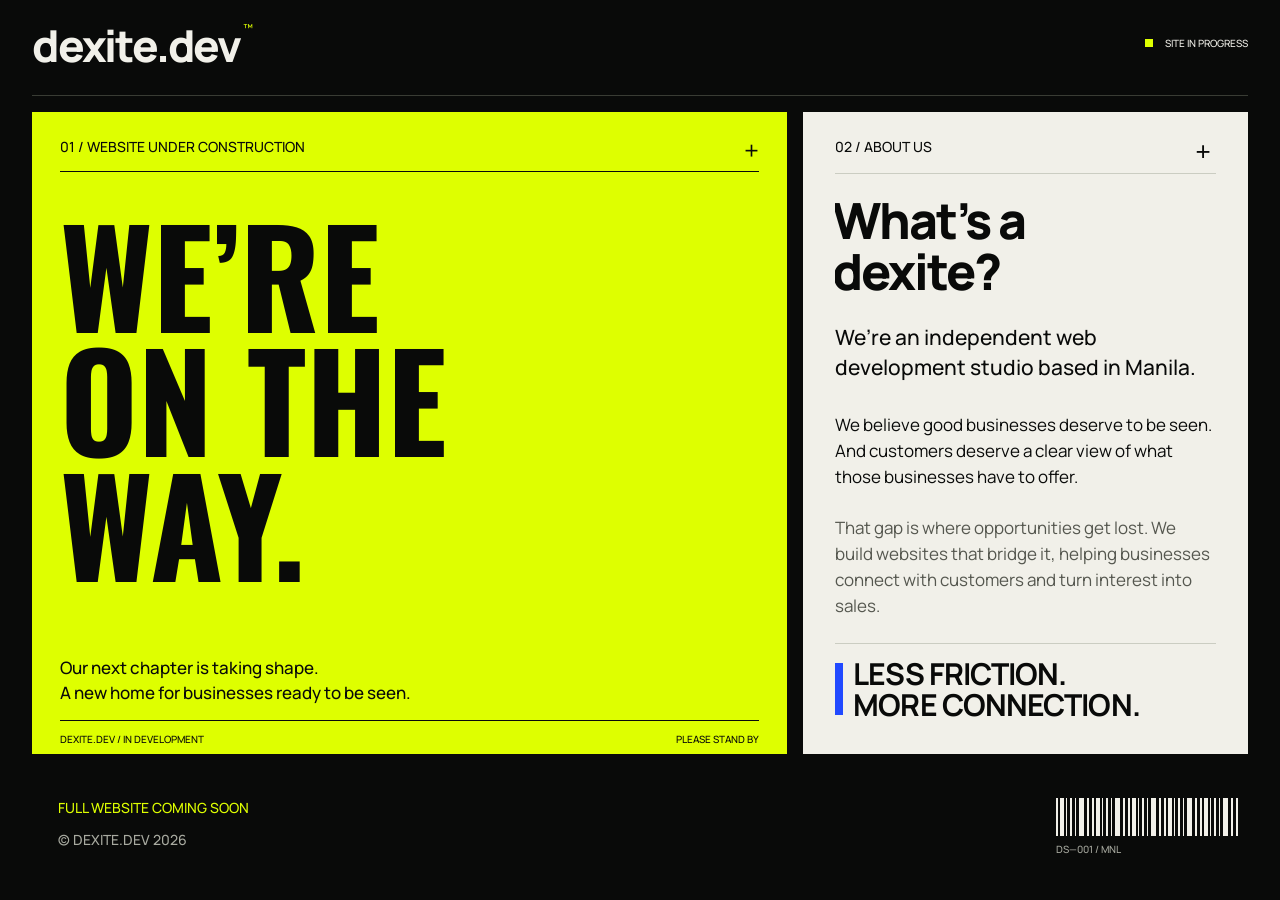
==== index.html @ dc7dd0da "Coming Soon Page" ====
<!doctype html>
<html lang="en">
<head>
  <meta charset="utf-8">
  <meta name="viewport" content="width=device-width, initial-scale=1">
  <meta name="theme-color" content="#090a09">
  <meta name="description" content="Dexite.dev is in development. Our next chapter is taking shape.">
  <title>We're on the way — Dexite.dev</title>
  <link rel="preconnect" href="https://fonts.googleapis.com">
  <link rel="preconnect" href="https://fonts.gstatic.com" crossorigin>
  <link href="https://fonts.googleapis.com/css2?family=Manrope:wght@400;500;700;800&family=Oswald:wght@700&display=swap" rel="stylesheet">
  <style>
    @property --hole-radius {
      syntax: "<length>";
      inherits: false;
      initial-value: 0px;
    }
    :root {
      color-scheme: dark;
      --ink: #090a09;
      --lime: #deff00;
      --paper: #f1f0e9;
      --muted: #a8aaa0;
      --rule: #393c34;
      font-family: Manrope, Arial, sans-serif;
      font-synthesis: none;
      text-rendering: optimizeLegibility;
      -webkit-font-smoothing: antialiased;
      -moz-osx-font-smoothing: grayscale;
    }
    *, *::before, *::after { box-sizing: border-box; }
    html { min-width: 320px; min-height: 100%; background: var(--ink); }
    body { min-width: 320px; min-height: 100vh; margin: 0; background: var(--ink); color: var(--paper); }
    .site-intro { display: none; }
    html.intro-playing .site-intro { position: fixed; z-index: 20; inset: 0; display: grid; place-items: center; overflow: hidden; pointer-events: auto; }
    html.intro-playing .site-intro::before { position: absolute; z-index: 0; inset: 0; background: var(--ink); --hole-radius: 0px; -webkit-mask-image: radial-gradient(circle 220vmax at center, transparent 0, transparent max(0px, calc(var(--hole-radius) - 72px)), rgba(0, 0, 0, .06) max(0px, calc(var(--hole-radius) - 56px)), rgba(0, 0, 0, .2) max(0px, calc(var(--hole-radius) - 36px)), rgba(0, 0, 0, .55) max(0px, calc(var(--hole-radius) - 16px)), #000 var(--hole-radius)); mask-image: radial-gradient(circle 220vmax at center, transparent 0, transparent max(0px, calc(var(--hole-radius) - 72px)), rgba(0, 0, 0, .06) max(0px, calc(var(--hole-radius) - 56px)), rgba(0, 0, 0, .2) max(0px, calc(var(--hole-radius) - 36px)), rgba(0, 0, 0, .55) max(0px, calc(var(--hole-radius) - 16px)), #000 var(--hole-radius)); -webkit-mask-position: center; mask-position: center; -webkit-mask-repeat: no-repeat; mask-repeat: no-repeat; filter: blur(10px); transform: scale(1.025); animation: circle-aperture 1000ms 780ms cubic-bezier(.2, 0, 0, 1) both; content: ""; }
    .site-intro-wordmark { position: relative; z-index: 1; display: flex; align-items: baseline; color: var(--paper); font-size: clamp(48px, 9vw, 112px); font-weight: 800; letter-spacing: -.05em; line-height: 1; white-space: nowrap; }
    .site-intro-name, .site-intro-domain { display: inline-block; }
    .site-intro-domain { margin-left: -.09em; }
    html.intro-playing .site-intro-name { animation: dexite-slide 520ms cubic-bezier(.2, 0, 0, 1) both; }
    html.intro-playing .site-intro-domain { animation: domain-slide 400ms 280ms cubic-bezier(.2, 0, 0, 1) both; }
    html.intro-playing .site-intro-wordmark { animation: wordmark-fade 180ms 780ms ease-out both; }
    @keyframes circle-aperture { to { --hole-radius: 220vmax; } }
    @keyframes dexite-slide {
      0% { opacity: 0; transform: translateX(28px); }
      18% { opacity: 1; transform: translateX(28px); }
      58%, 100% { opacity: 1; transform: translateX(-18px); }
    }
    @keyframes domain-slide {
      0%, 25% { opacity: 0; transform: translateX(-24px); }
      75%, 100% { opacity: 1; transform: translateX(0); }
    }
    @keyframes wordmark-fade { to { opacity: 0; } }
    html.intro-playing .site-intro { animation: intro-fade 180ms 1780ms ease-out both; }
    @keyframes intro-fade { to { opacity: 0; visibility: hidden; } }
    .page { min-height: 100svh; display: grid; grid-template-rows: 112px minmax(660px, 1fr) 114px; }
    .header { display: flex; align-items: flex-start; justify-content: space-between; padding: 20px 32px 16px; }
    .brand { display: inline-flex; align-items: flex-start; color: var(--paper); font-size: 44px; font-weight: 800; letter-spacing: -.05em; line-height: 1.18; text-decoration: none; }
    .brand sup { margin: 2px 0 0 3px; color: var(--lime); font-size: 11px; font-weight: 500; letter-spacing: 0; line-height: 1; }
    .site-status { display: inline-flex; align-items: center; gap: 12px; margin-top: 13px; font-size: 10px; font-weight: 500; line-height: 20px; white-space: nowrap; }
    .site-status::before { width: 8px; height: 8px; background: var(--lime); content: ""; }
    .header-rule { position: absolute; top: 95px; right: 32px; left: 32px; height: 1px; background: var(--rule); }
    .main { min-height: 0; display: grid; grid-template-columns: minmax(0, 1.698fr) minmax(0, 1fr); align-items: stretch; gap: 16px; padding: 0 32px 32px; }
    .panel { min-width: 0; min-height: 0; interpolate-size: allow-keywords; transition: height 420ms cubic-bezier(.2, 0, 0, 1), min-height 420ms cubic-bezier(.2, 0, 0, 1); }
    .coming { display: flex; flex-direction: column; overflow: hidden; padding: 25px 28px 6px; background: var(--lime); color: var(--ink); }
    .panel-head { min-height: 35px; display: flex; align-items: flex-start; justify-content: space-between; border-bottom: 1px solid currentColor; }
    .eyebrow { margin: 0; font-size: 14px; font-weight: 500; line-height: 20px; }
    .panel-toggle { width: 44px; height: 44px; display: grid; flex: 0 0 auto; place-items: center; margin: -8px -9px 0 12px; padding: 0; border: 0; border-radius: 0; background: transparent; color: inherit; cursor: pointer; }
    .panel-toggle:focus-visible { outline: 2px solid currentColor; outline-offset: 2px; }
    .cross { display: block; font-size: 26px; font-weight: 400; line-height: 1; transform: rotate(0); transition: transform 320ms cubic-bezier(.2, 0, 0, 1); }
    .panel.is-collapsed .cross { transform: rotate(45deg); }
    .panel-content { min-height: 0; display: grid; flex: 1 1 auto; grid-template-rows: minmax(0, 1fr); opacity: 1; transition: grid-template-rows 420ms cubic-bezier(.2, 0, 0, 1), opacity 220ms ease; }
    .panel-content-inner { min-height: 0; display: flex; flex-direction: column; overflow: hidden; }
    .panel.is-collapsed { height: 70px; min-height: 70px; }
    .panel.is-collapsed .panel-content { grid-template-rows: minmax(0, 0fr); opacity: 0; }
    .coming-title { margin: 39px 0 0; font-family: Oswald, Impact, sans-serif; font-size: clamp(76px, 10.42vw, 150px); font-weight: 700; letter-spacing: 0; line-height: .9333; text-transform: uppercase; }
    .coming-title span { display: block; }
    .coming-foot { margin-top: auto; }
    .intro { margin: 0 0 15px; font-size: 17px; font-weight: 500; line-height: 25px; }
    .intro span { display: block; }
    .panel-caption { display: flex; align-items: center; justify-content: space-between; gap: 16px; min-height: 28px; border-top: 1px solid currentColor; padding-top: 8px; font-size: 10px; font-weight: 500; line-height: 14px; }
    .about { display: flex; flex-direction: column; overflow: hidden; padding: 25px 32px 34px; background: var(--paper); color: var(--ink); }
    .about .panel-head { min-height: 35px; border-color: #cbcdc2; }
    .about-title { margin: 21px 0 0 -3px; font-size: clamp(42px, 3.9vw, 56px); font-weight: 800; letter-spacing: -.04em; line-height: 1.02; }
    .about-lead { margin: 25px 0 0; font-size: 21px; font-weight: 500; line-height: 30px; }
    .about-copy { margin: 30px 0 0; font-size: 17px; font-weight: 400; line-height: 26px; }
    .about-copy.muted { margin-top: 25px; color: #55574f; }
    .mission { display: grid; grid-template-columns: 8px 1fr; gap: 10px; align-items: center; margin-top: auto; padding-top: 14px; border-top: 1px solid #cbcdc2; }
    .mission::before { width: 8px; height: 52px; background: #2149ff; content: ""; }
    .mission p { margin: 0; font-size: clamp(22px, 2.36vw, 34px); font-weight: 700; letter-spacing: -.03em; line-height: 1.03; }
    .footer { display: flex; align-items: flex-start; justify-content: space-between; padding: 12px 42px 0 58px; }
    .footer-copy p { margin: 0; font-size: 14px; font-weight: 500; line-height: 20px; }
    .footer-copy .launch { color: var(--lime); }
    .footer-copy .copyright { margin-top: 12px; color: var(--muted); }
    .edition { display: flex; flex-direction: column; align-items: flex-start; color: var(--muted); }
    .barcode { width: 182px; height: 38px; background: repeating-linear-gradient(90deg,
      var(--paper) 0 2px, transparent 2px 4px,
      var(--paper) 4px 8px, transparent 8px 10px,
      var(--paper) 10px 11px, transparent 11px 14px,
      var(--paper) 14px 16px, transparent 16px 19px,
      var(--paper) 19px 20px, transparent 20px 23px,
      var(--paper) 23px 28px, transparent 28px 31px,
      var(--paper) 31px 33px, transparent 33px 36px); }
    .edition span { margin-top: 6px; font-size: 10px; font-weight: 500; line-height: 14px; }
    @media (max-width: 1050px) {
      .page { grid-template-rows: 100px minmax(620px, auto) 104px; }
      .header-rule { top: 83px; }
      .main { grid-template-columns: 1fr; gap: 14px; padding: 0 24px 26px; }
      .coming { min-height: 640px; }
      .about { min-height: 620px; padding: 25px 28px 30px; }
      .coming-title { font-size: clamp(96px, 13vw, 142px); }
      .about-title { font-size: 54px; }
      .about-lead { max-width: 570px; font-size: 20px; line-height: 29px; }
      .about-copy { max-width: 620px; font-size: 16px; line-height: 25px; }
      .mission p { font-size: clamp(24px, 4vw, 32px); }
    }
    @media (max-width: 720px) {
      .page { min-height: 100svh; grid-template-rows: 88px auto 96px; }
      .header { padding: 18px 22px 14px; }
      .brand { font-size: 34px; }
      .site-status { margin-top: 10px; gap: 8px; font-size: 9px; }
      .header-rule { top: 77px; right: 22px; left: 22px; }
      .main { grid-template-columns: 1fr; gap: 14px; padding: 0 22px 24px; }
      .panel-head { min-height: 44px; }
      .coming { min-height: max(560px, calc(100svh - 210px)); padding: 22px 22px 10px; }
      .about { min-height: 620px; padding: 22px 22px 28px; }
      .coming-title { margin-top: clamp(32px, 8vw, 46px); font-size: clamp(82px, 18vw, 130px); line-height: .94; }
      .about-title { font-size: clamp(43px, 12vw, 52px); }
      .about-lead { margin-top: 22px; font-size: 19px; line-height: 28px; }
      .about-copy { margin-top: 24px; font-size: 15px; line-height: 24px; }
      .about-copy.muted { margin-top: 20px; }
      .mission { margin-top: 28px; }
      .footer { min-height: 96px; padding: 12px 22px 20px; }
      .barcode { width: 112px; height: 28px; }
      .edition span { font-size: 9px; }
      .footer-copy p { font-size: 11px; }
      .footer-copy .copyright { margin-top: 8px; }
    }
    @media (max-width: 390px) {
      .site-status { gap: 6px; font-size: 8px; }
      .header { padding-inline: 16px; }
      .header-rule { right: 16px; left: 16px; }
      .main { padding-inline: 16px; }
      .coming { min-height: 520px; padding-inline: 18px; }
      .coming-title { font-size: 21vw; }
      .eyebrow { font-size: 12px; }
      .intro { font-size: 15px; line-height: 23px; }
      .panel-caption { font-size: 9px; }
      .about { min-height: 600px; padding-inline: 18px; }
      .about-title { font-size: 43px; }
      .about-lead { font-size: 18px; line-height: 27px; }
      .mission p { font-size: 21px; }
      .footer { padding-inline: 16px; }
    }
    @media (max-height: 620px) and (min-width: 721px) {
      .page { grid-template-rows: 92px minmax(620px, auto) 92px; }
      .header-rule { top: 79px; }
    }
    @media (prefers-reduced-motion: reduce) {
      *, *::before, *::after { scroll-behavior: auto !important; }
      .panel-content, .cross { transition-duration: .01ms !important; }
      html.intro-playing .page,
      html.intro-playing .site-intro,
      html.intro-playing .site-intro::before { animation-duration: .01ms !important; animation-delay: 0ms !important; }
    }
  </style>
</head>
<body>
  <div class="site-intro" id="site-intro" aria-hidden="true">
    <div class="site-intro-wordmark"><span class="site-intro-name">dexite</span><span class="site-intro-domain">.dev</span></div>
  </div>
  <div class="page">
    <header class="header">
      <a class="brand" href="/" aria-label="Dexite.dev">dexite.dev<sup>™</sup></a>
      <div class="site-status">SITE IN PROGRESS</div>
      <div class="header-rule" aria-hidden="true"></div>
    </header>
    <main class="main">
      <section class="panel coming" aria-labelledby="coming-label">
        <div class="panel-head">
          <p class="eyebrow" id="coming-label">01 / WEBSITE UNDER CONSTRUCTION</p>
          <span class="cross" aria-hidden="true">+</span>
        </div>
        <div class="panel-content">
          <div class="panel-content-inner">
            <h1 class="coming-title" id="coming-title"><span>We’re</span><span>on the</span><span>way.</span></h1>
            <div class="coming-foot">
              <p class="intro"><span>Our next chapter is taking shape.</span><span>A new home for businesses ready to be seen.</span></p>
              <div class="panel-caption"><span>DEXITE.DEV / IN DEVELOPMENT</span><span>PLEASE STAND BY</span></div>
            </div>
          </div>
        </div>
      </section>
      <section class="panel about" aria-labelledby="about-label">
        <div class="panel-head">
          <p class="eyebrow" id="about-label">02 / ABOUT US</p>
          <button class="panel-toggle" type="button" aria-expanded="true" aria-controls="about-content" aria-label="Collapse About Dexite panel"><span class="cross" aria-hidden="true">+</span></button>
        </div>
        <div class="panel-content" id="about-content">
          <div class="panel-content-inner">
            <h2 class="about-title" id="about-title">What’s a<br>dexite?</h2>
            <p class="about-lead">We’re an independent web development studio based in Manila.</p>
            <p class="about-copy">We believe good businesses deserve to be seen. And customers deserve a clear view of what those businesses have to offer.</p>
            <p class="about-copy muted">That gap is where opportunities get lost. We build websites that bridge it, helping businesses connect with customers and turn interest into sales.</p>
            <div class="mission"><p>LESS FRICTION.<br>MORE CONNECTION.</p></div>
          </div>
        </div>
      </section>
    </main>
    <footer class="footer">
      <div class="footer-copy">
        <p class="launch">FULL WEBSITE COMING SOON</p>
        <p class="copyright">© DEXITE.DEV 2026</p>
      </div>
      <div class="edition" aria-label="Dexite edition 001, Manila">
        <div class="barcode" aria-hidden="true"></div>
        <span>DS—001 / MNL</span>
      </div>
    </footer>
  </div>
  <script>
    (() => {
      const intro = document.getElementById("site-intro");
      const reducedMotion = window.matchMedia("(prefers-reduced-motion: reduce)");
      if (!intro || reducedMotion.matches) return;
      document.documentElement.classList.add("intro-playing");

      let finished = false;
      const finishIntro = () => {
        if (finished) return;
        finished = true;
        document.documentElement.classList.remove("intro-playing");
        intro.remove();
        window.removeEventListener("keydown", onKeyDown);
      };
      const onKeyDown = (event) => { if (event.key === "Escape") finishIntro(); };
      intro.addEventListener("click", finishIntro, { once: true });
      window.addEventListener("keydown", onKeyDown);
      window.setTimeout(finishIntro, 1980);
    })();

    document.querySelectorAll(".panel-toggle").forEach((button) => {
      button.addEventListener("click", () => {
        const panel = button.closest(".panel");
        const content = document.getElementById(button.getAttribute("aria-controls"));
        const isExpanded = button.getAttribute("aria-expanded") === "true";
        panel.classList.toggle("is-collapsed", isExpanded);
        button.setAttribute("aria-expanded", String(!isExpanded));
        button.setAttribute("aria-label", `${isExpanded ? "Expand" : "Collapse"} About Dexite panel`);
        content.setAttribute("aria-hidden", String(isExpanded));
      });
    });
  </script>
</body>
</html>
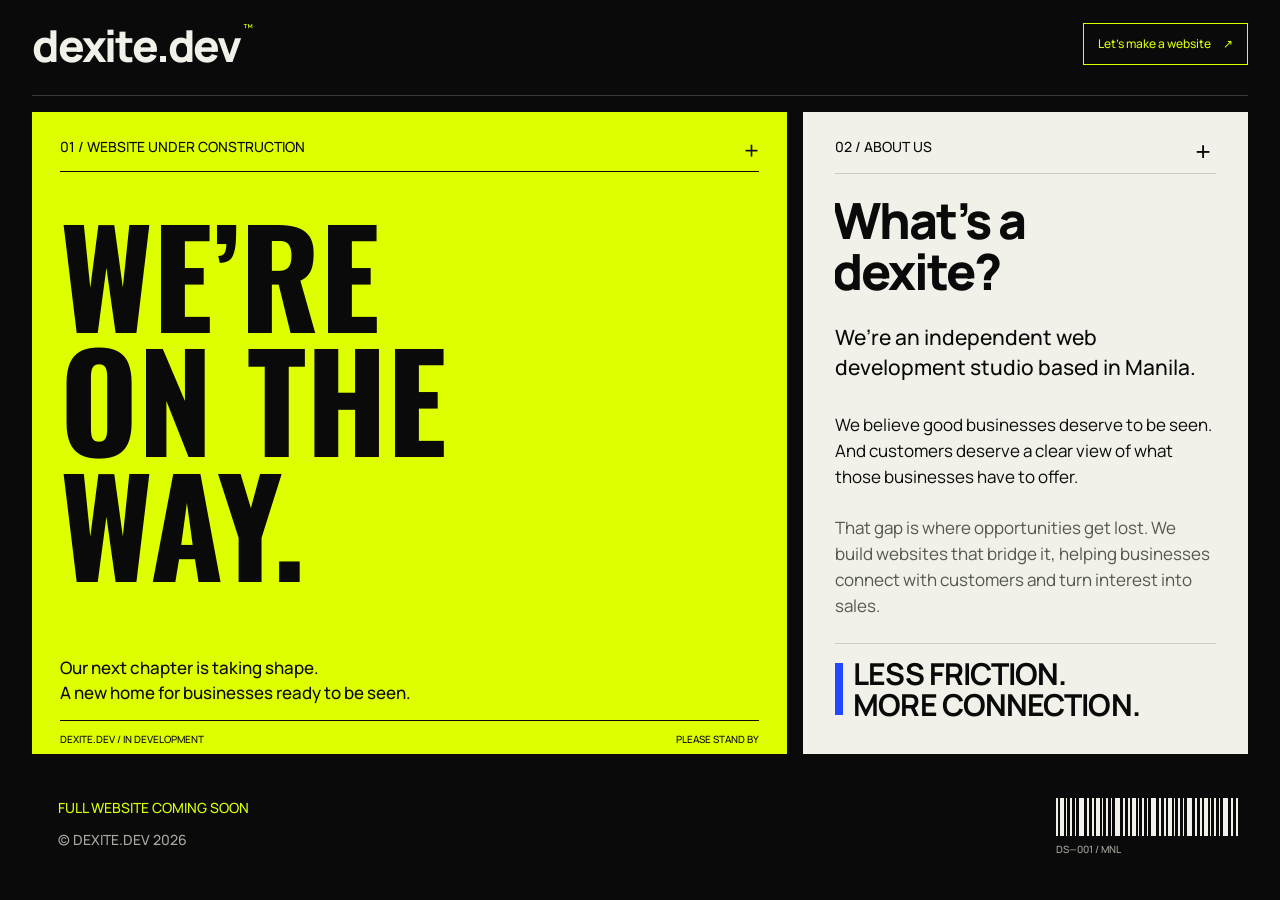
==== commit 9b3954dd: "Add website inquiry page and homepage call to action" ====
--- a/index.html
+++ b/index.html
@@ -4,8 +4,22 @@
   <meta charset="utf-8">
   <meta name="viewport" content="width=device-width, initial-scale=1">
   <meta name="theme-color" content="#090a09">
-  <meta name="description" content="Dexite.dev is in development. Our next chapter is taking shape.">
-  <title>We're on the way — Dexite.dev</title>
+  <meta name="description" content="Independent web development studio based in Manila. Less friction. More connection.">
+  <title>dexite.dev</title>
+  <link rel="canonical" href="https://dexite.dev/">
+  <meta property="og:type" content="website">
+  <meta property="og:site_name" content="dexite.dev">
+  <meta property="og:url" content="https://dexite.dev/">
+  <meta property="og:title" content="Good businesses deserve to be seen.">
+  <meta property="og:description" content="Independent web development studio based in Manila. Less friction. More connection.">
+  <meta property="og:image" content="https://dexite.dev/social-preview.jpg">
+  <meta property="og:image:type" content="image/jpeg">
+  <meta property="og:image:alt" content="dexite.dev — Good businesses deserve to be seen. Black typography on neon lime.">
+  <meta name="twitter:card" content="summary_large_image">
+  <meta name="twitter:image" content="https://dexite.dev/social-preview.jpg">
+  <meta name="twitter:image:alt" content="dexite.dev — Good businesses deserve to be seen.">
+  <meta name="twitter:title" content="Good businesses deserve to be seen.">
+  <meta name="twitter:description" content="Independent web development studio based in Manila. Less friction. More connection.">
   <link rel="preconnect" href="https://fonts.googleapis.com">
   <link rel="preconnect" href="https://fonts.gstatic.com" crossorigin>
   <link href="https://fonts.googleapis.com/css2?family=Manrope:wght@400;500;700;800&family=Oswald:wght@700&display=swap" rel="stylesheet">
@@ -58,7 +72,9 @@
     .brand { display: inline-flex; align-items: flex-start; color: var(--paper); font-size: 44px; font-weight: 800; letter-spacing: -.05em; line-height: 1.18; text-decoration: none; }
     .brand sup { margin: 2px 0 0 3px; color: var(--lime); font-size: 11px; font-weight: 500; letter-spacing: 0; line-height: 1; }
     .site-status { display: inline-flex; align-items: center; gap: 12px; margin-top: 13px; font-size: 10px; font-weight: 500; line-height: 20px; white-space: nowrap; }
-    .site-status::before { width: 8px; height: 8px; background: var(--lime); content: ""; }
+    .site-status { margin-top: 3px; padding: 10px 14px; border: 1px solid var(--lime); color: var(--lime); text-decoration: none; font-size: 12px; line-height: 20px; transition: background .2s, color .2s; }
+    .site-status:hover { background: var(--lime); color: var(--ink); }
+    .site-status:focus-visible { outline: 2px solid var(--paper); outline-offset: 4px; }
     .header-rule { position: absolute; top: 95px; right: 32px; left: 32px; height: 1px; background: var(--rule); }
     .main { min-height: 0; display: grid; grid-template-columns: minmax(0, 1.698fr) minmax(0, 1fr); align-items: stretch; gap: 16px; padding: 0 32px 32px; }
     .panel { min-width: 0; min-height: 0; interpolate-size: allow-keywords; transition: height 420ms cubic-bezier(.2, 0, 0, 1), min-height 420ms cubic-bezier(.2, 0, 0, 1); }
@@ -118,7 +134,7 @@
       .page { min-height: 100svh; grid-template-rows: 88px auto 96px; }
       .header { padding: 18px 22px 14px; }
       .brand { font-size: 34px; }
-      .site-status { margin-top: 10px; gap: 8px; font-size: 9px; }
+      .site-status { margin-top: 0; gap: 8px; padding: 8px 10px; font-size: 11px; }
       .header-rule { top: 77px; right: 22px; left: 22px; }
       .main { grid-template-columns: 1fr; gap: 14px; padding: 0 22px 24px; }
       .panel-head { min-height: 44px; }
@@ -137,7 +153,7 @@
       .footer-copy .copyright { margin-top: 8px; }
     }
     @media (max-width: 390px) {
-      .site-status { gap: 6px; font-size: 8px; }
+      .site-status { gap: 6px; font-size: 10px; padding-inline: 8px; }
       .header { padding-inline: 16px; }
       .header-rule { right: 16px; left: 16px; }
       .main { padding-inline: 16px; }
@@ -172,7 +188,7 @@
   <div class="page">
     <header class="header">
       <a class="brand" href="/" aria-label="Dexite.dev">dexite.dev<sup>™</sup></a>
-      <div class="site-status">SITE IN PROGRESS</div>
+      <a class="site-status" href="/inquiry/">Let’s make a website <span aria-hidden="true">↗</span></a>
       <div class="header-rule" aria-hidden="true"></div>
     </header>
     <main class="main">
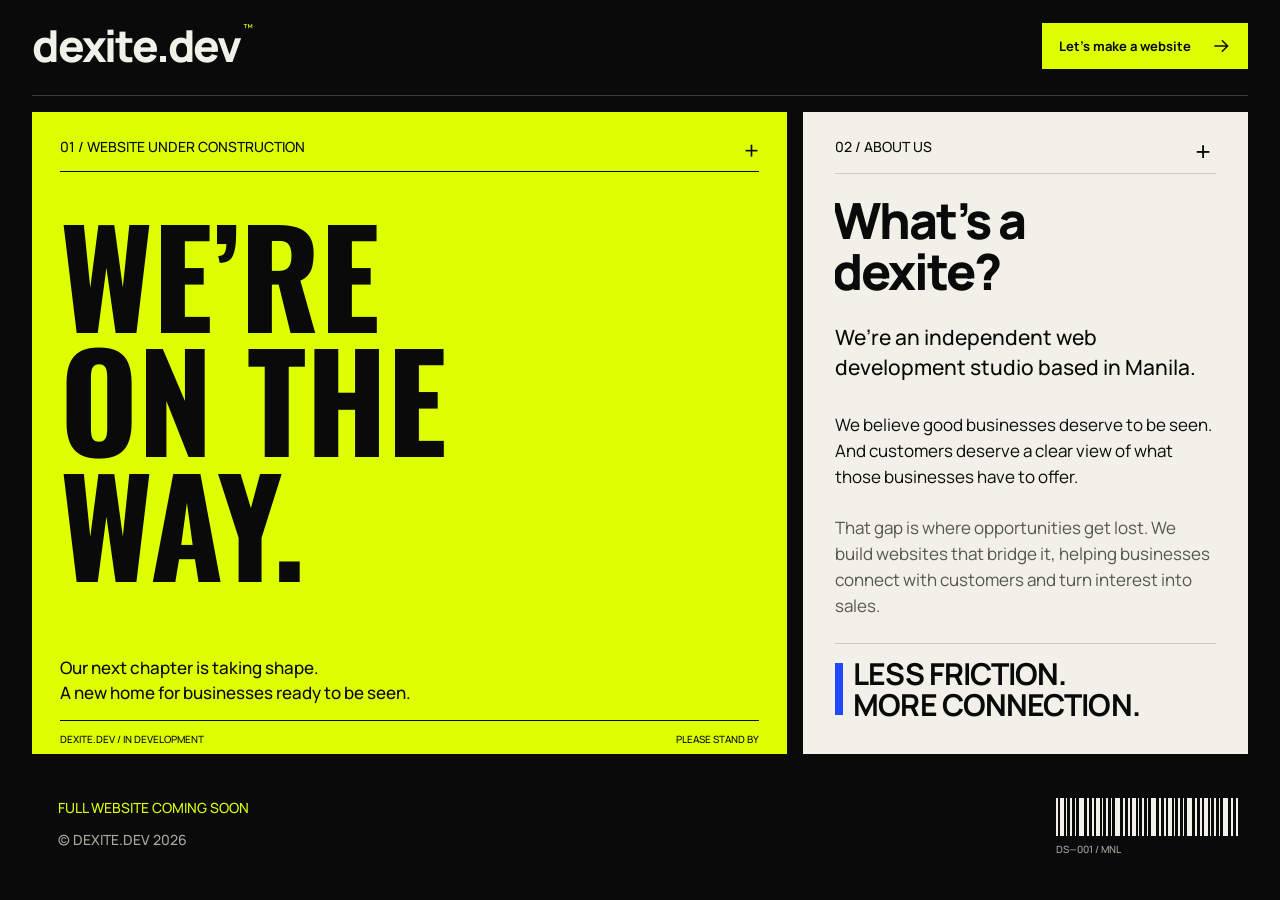
==== commit 83fda4ac: "Redesign inquiry page using Dexite handbook and add SVG button interactions" ====
--- a/index.html
+++ b/index.html
@@ -23,6 +23,7 @@
   <link rel="preconnect" href="https://fonts.googleapis.com">
   <link rel="preconnect" href="https://fonts.gstatic.com" crossorigin>
   <link href="https://fonts.googleapis.com/css2?family=Manrope:wght@400;500;700;800&family=Oswald:wght@700&display=swap" rel="stylesheet">
+  <link rel="stylesheet" href="/interactions.css?v=2">
   <style>
     @property --hole-radius {
       syntax: "<length>";
@@ -71,10 +72,7 @@
     .header { display: flex; align-items: flex-start; justify-content: space-between; padding: 20px 32px 16px; }
     .brand { display: inline-flex; align-items: flex-start; color: var(--paper); font-size: 44px; font-weight: 800; letter-spacing: -.05em; line-height: 1.18; text-decoration: none; }
     .brand sup { margin: 2px 0 0 3px; color: var(--lime); font-size: 11px; font-weight: 500; letter-spacing: 0; line-height: 1; }
-    .site-status { display: inline-flex; align-items: center; gap: 12px; margin-top: 13px; font-size: 10px; font-weight: 500; line-height: 20px; white-space: nowrap; }
-    .site-status { margin-top: 3px; padding: 10px 14px; border: 1px solid var(--lime); color: var(--lime); text-decoration: none; font-size: 12px; line-height: 20px; transition: background .2s, color .2s; }
-    .site-status:hover { background: var(--lime); color: var(--ink); }
-    .site-status:focus-visible { outline: 2px solid var(--paper); outline-offset: 4px; }
+    .site-status { margin-top:3px; white-space:nowrap; }
     .header-rule { position: absolute; top: 95px; right: 32px; left: 32px; height: 1px; background: var(--rule); }
     .main { min-height: 0; display: grid; grid-template-columns: minmax(0, 1.698fr) minmax(0, 1fr); align-items: stretch; gap: 16px; padding: 0 32px 32px; }
     .panel { min-width: 0; min-height: 0; interpolate-size: allow-keywords; transition: height 420ms cubic-bezier(.2, 0, 0, 1), min-height 420ms cubic-bezier(.2, 0, 0, 1); }
@@ -134,7 +132,7 @@
       .page { min-height: 100svh; grid-template-rows: 88px auto 96px; }
       .header { padding: 18px 22px 14px; }
       .brand { font-size: 34px; }
-      .site-status { margin-top: 0; gap: 8px; padding: 8px 10px; font-size: 11px; }
+      .site-status { margin-top:0; gap:10px; padding:10px 12px; font-size:11px; }
       .header-rule { top: 77px; right: 22px; left: 22px; }
       .main { grid-template-columns: 1fr; gap: 14px; padding: 0 22px 24px; }
       .panel-head { min-height: 44px; }
@@ -153,7 +151,7 @@
       .footer-copy .copyright { margin-top: 8px; }
     }
     @media (max-width: 390px) {
-      .site-status { gap: 6px; font-size: 10px; padding-inline: 8px; }
+      .site-status { gap:8px; font-size:10px; padding-inline:10px; }
       .header { padding-inline: 16px; }
       .header-rule { right: 16px; left: 16px; }
       .main { padding-inline: 16px; }
@@ -188,7 +186,7 @@
   <div class="page">
     <header class="header">
       <a class="brand" href="/" aria-label="Dexite.dev">dexite.dev<sup>™</sup></a>
-      <a class="site-status" href="/inquiry/">Let’s make a website <span aria-hidden="true">↗</span></a>
+      <a class="site-status dex-action" href="/inquiry/">Let’s make a website <svg class="action-icon" width="20" height="20" viewBox="0 0 24 24" fill="none" stroke="currentColor" stroke-width="1.7" aria-hidden="true" focusable="false"><path d="M4 12h15M13 5l7 7-7 7"/></svg></a>
       <div class="header-rule" aria-hidden="true"></div>
     </header>
     <main class="main">
--- a/interactions.css
+++ b/interactions.css
@@ -0,0 +1,11 @@
+/* Dexite handbook: small, deliberate feedback; no layout shift. */
+.dex-action { --action-bg:#deff00; --action-fg:#090a09; --action-hover:#f1f0e9; position:relative; display:inline-flex; align-items:center; justify-content:space-between; gap:20px; min-height:44px; padding:12px 16px; border:1px solid transparent; border-radius:0; background:var(--action-bg); color:var(--action-fg); font-family:Manrope,Arial,sans-serif; font-size:13px; line-height:20px; font-weight:700; text-decoration:none; cursor:pointer; transition:background-color 160ms ease,color 160ms ease,border-color 160ms ease,box-shadow 140ms ease; -webkit-tap-highlight-color:transparent; }
+.dex-action .action-icon { width:20px; height:20px; flex:0 0 20px; transition:transform 160ms cubic-bezier(.2,0,0,1); }
+@media (hover:hover) { .dex-action:hover { background:var(--action-hover); } .dex-action:hover .action-icon { transform:translateX(3px); } }
+.dex-action:active { background:#c4df00; box-shadow:inset 0 0 0 2px #090a09; }
+.dex-action:active .action-icon { transform:translateX(1px) scale(.9); }
+.dex-action:focus-visible { outline:2px solid #f1f0e9; outline-offset:4px; }
+.dex-action.on-paper:focus-visible { outline-color:#2149ff; }
+.dex-action:disabled { background:#d0d2c6; color:#55574f; cursor:not-allowed; box-shadow:none; }
+.dex-action:disabled .action-icon { transform:none; }
+@media(prefers-reduced-motion:reduce) { .dex-action,.dex-action .action-icon { transition:none; } .dex-action:hover .action-icon,.dex-action:active .action-icon { transform:none; } }
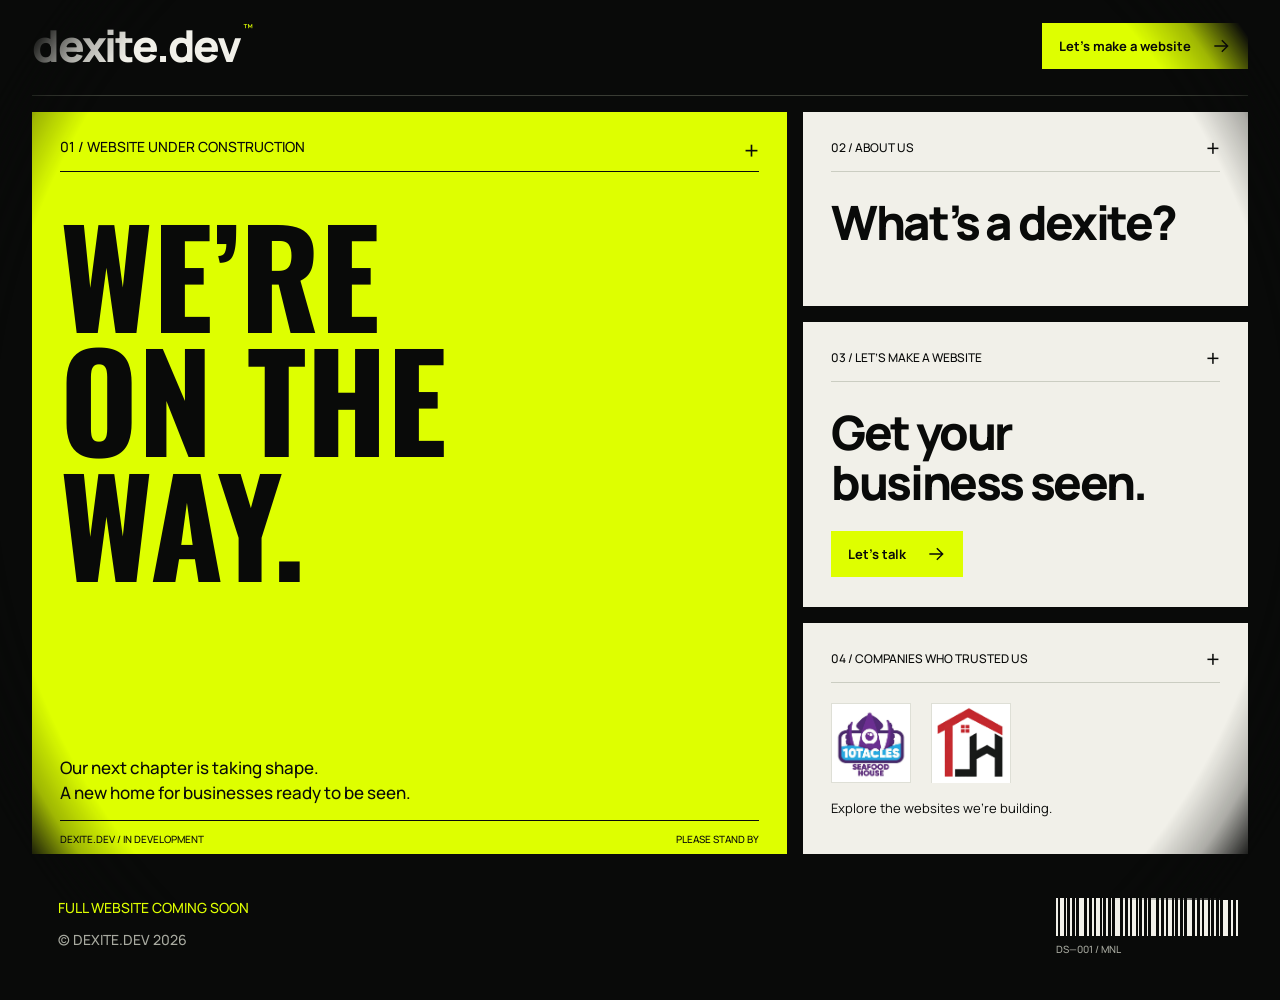
==== commit 8f5ebfc9: "Refine homepage cards, intro transitions, and inquiry validation" ====
--- a/index.html
+++ b/index.html
@@ -25,11 +25,6 @@
   <link href="https://fonts.googleapis.com/css2?family=Manrope:wght@400;500;700;800&family=Oswald:wght@700&display=swap" rel="stylesheet">
   <link rel="stylesheet" href="/interactions.css?v=2">
   <style>
-    @property --hole-radius {
-      syntax: "<length>";
-      inherits: false;
-      initial-value: 0px;
-    }
     :root {
       color-scheme: dark;
       --ink: #090a09;
@@ -48,26 +43,24 @@
     body { min-width: 320px; min-height: 100vh; margin: 0; background: var(--ink); color: var(--paper); }
     .site-intro { display: none; }
     html.intro-playing .site-intro { position: fixed; z-index: 20; inset: 0; display: grid; place-items: center; overflow: hidden; pointer-events: auto; }
-    html.intro-playing .site-intro::before { position: absolute; z-index: 0; inset: 0; background: var(--ink); --hole-radius: 0px; -webkit-mask-image: radial-gradient(circle 220vmax at center, transparent 0, transparent max(0px, calc(var(--hole-radius) - 72px)), rgba(0, 0, 0, .06) max(0px, calc(var(--hole-radius) - 56px)), rgba(0, 0, 0, .2) max(0px, calc(var(--hole-radius) - 36px)), rgba(0, 0, 0, .55) max(0px, calc(var(--hole-radius) - 16px)), #000 var(--hole-radius)); mask-image: radial-gradient(circle 220vmax at center, transparent 0, transparent max(0px, calc(var(--hole-radius) - 72px)), rgba(0, 0, 0, .06) max(0px, calc(var(--hole-radius) - 56px)), rgba(0, 0, 0, .2) max(0px, calc(var(--hole-radius) - 36px)), rgba(0, 0, 0, .55) max(0px, calc(var(--hole-radius) - 16px)), #000 var(--hole-radius)); -webkit-mask-position: center; mask-position: center; -webkit-mask-repeat: no-repeat; mask-repeat: no-repeat; filter: blur(10px); transform: scale(1.025); animation: circle-aperture 1000ms 780ms cubic-bezier(.2, 0, 0, 1) both; content: ""; }
+    .intro-canvas { position:absolute; inset:0; width:100%; height:100%; }
     .site-intro-wordmark { position: relative; z-index: 1; display: flex; align-items: baseline; color: var(--paper); font-size: clamp(48px, 9vw, 112px); font-weight: 800; letter-spacing: -.05em; line-height: 1; white-space: nowrap; }
     .site-intro-name, .site-intro-domain { display: inline-block; }
     .site-intro-domain { margin-left: -.09em; }
     html.intro-playing .site-intro-name { animation: dexite-slide 520ms cubic-bezier(.2, 0, 0, 1) both; }
     html.intro-playing .site-intro-domain { animation: domain-slide 400ms 280ms cubic-bezier(.2, 0, 0, 1) both; }
-    html.intro-playing .site-intro-wordmark { animation: wordmark-fade 180ms 780ms ease-out both; }
-    @keyframes circle-aperture { to { --hole-radius: 220vmax; } }
+    html.intro-playing .site-intro-wordmark { animation: wordmark-fade 180ms 880ms ease-out both; }
     @keyframes dexite-slide {
       0% { opacity: 0; transform: translateX(28px); }
       18% { opacity: 1; transform: translateX(28px); }
-      58%, 100% { opacity: 1; transform: translateX(-18px); }
+      58%, 100% { opacity: 1; transform: translateX(var(--name-offset, -18px)); }
     }
     @keyframes domain-slide {
       0%, 25% { opacity: 0; transform: translateX(-24px); }
       75%, 100% { opacity: 1; transform: translateX(0); }
     }
     @keyframes wordmark-fade { to { opacity: 0; } }
-    html.intro-playing .site-intro { animation: intro-fade 180ms 1780ms ease-out both; }
-    @keyframes intro-fade { to { opacity: 0; visibility: hidden; } }
+
     .page { min-height: 100svh; display: grid; grid-template-rows: 112px minmax(660px, 1fr) 114px; }
     .header { display: flex; align-items: flex-start; justify-content: space-between; padding: 20px 32px 16px; }
     .brand { display: inline-flex; align-items: flex-start; color: var(--paper); font-size: 44px; font-weight: 800; letter-spacing: -.05em; line-height: 1.18; text-decoration: none; }
@@ -79,29 +72,56 @@
     .coming { display: flex; flex-direction: column; overflow: hidden; padding: 25px 28px 6px; background: var(--lime); color: var(--ink); }
     .panel-head { min-height: 35px; display: flex; align-items: flex-start; justify-content: space-between; border-bottom: 1px solid currentColor; }
     .eyebrow { margin: 0; font-size: 14px; font-weight: 500; line-height: 20px; }
-    .panel-toggle { width: 44px; height: 44px; display: grid; flex: 0 0 auto; place-items: center; margin: -8px -9px 0 12px; padding: 0; border: 0; border-radius: 0; background: transparent; color: inherit; cursor: pointer; }
-    .panel-toggle:focus-visible { outline: 2px solid currentColor; outline-offset: 2px; }
     .cross { display: block; font-size: 26px; font-weight: 400; line-height: 1; transform: rotate(0); transition: transform 320ms cubic-bezier(.2, 0, 0, 1); }
-    .panel.is-collapsed .cross { transform: rotate(45deg); }
     .panel-content { min-height: 0; display: grid; flex: 1 1 auto; grid-template-rows: minmax(0, 1fr); opacity: 1; transition: grid-template-rows 420ms cubic-bezier(.2, 0, 0, 1), opacity 220ms ease; }
     .panel-content-inner { min-height: 0; display: flex; flex-direction: column; overflow: hidden; }
-    .panel.is-collapsed { height: 70px; min-height: 70px; }
-    .panel.is-collapsed .panel-content { grid-template-rows: minmax(0, 0fr); opacity: 0; }
     .coming-title { margin: 39px 0 0; font-family: Oswald, Impact, sans-serif; font-size: clamp(76px, 10.42vw, 150px); font-weight: 700; letter-spacing: 0; line-height: .9333; text-transform: uppercase; }
     .coming-title span { display: block; }
     .coming-foot { margin-top: auto; }
     .intro { margin: 0 0 15px; font-size: 17px; font-weight: 500; line-height: 25px; }
     .intro span { display: block; }
     .panel-caption { display: flex; align-items: center; justify-content: space-between; gap: 16px; min-height: 28px; border-top: 1px solid currentColor; padding-top: 8px; font-size: 10px; font-weight: 500; line-height: 14px; }
-    .about { display: flex; flex-direction: column; overflow: hidden; padding: 25px 32px 34px; background: var(--paper); color: var(--ink); }
-    .about .panel-head { min-height: 35px; border-color: #cbcdc2; }
-    .about-title { margin: 21px 0 0 -3px; font-size: clamp(42px, 3.9vw, 56px); font-weight: 800; letter-spacing: -.04em; line-height: 1.02; }
-    .about-lead { margin: 25px 0 0; font-size: 21px; font-weight: 500; line-height: 30px; }
-    .about-copy { margin: 30px 0 0; font-size: 17px; font-weight: 400; line-height: 26px; }
-    .about-copy.muted { margin-top: 25px; color: #55574f; }
-    .mission { display: grid; grid-template-columns: 8px 1fr; gap: 10px; align-items: center; margin-top: auto; padding-top: 14px; border-top: 1px solid #cbcdc2; }
-    .mission::before { width: 8px; height: 52px; background: #2149ff; content: ""; }
-    .mission p { margin: 0; font-size: clamp(22px, 2.36vw, 34px); font-weight: 700; letter-spacing: -.03em; line-height: 1.03; }
+    /* Equal minimum heights + normalized flex weights keep interpolation continuous. */
+    .studio-cards { --panel-ease:cubic-bezier(.22,.7,.2,1); --panel-duration:460ms; display:flex; flex-direction:column; gap:16px; min-width:0; height:max(742px,calc(100svh - 258px)); min-height:0; overflow:hidden; overflow-anchor:none; }
+    .studio-card { position:relative; flex:var(--card-weight) 1 76px; min-width:0; min-height:76px; overflow:hidden; padding:12px 28px 16px; background:var(--paper); color:var(--ink); contain:layout paint; transition:flex-grow var(--panel-duration) var(--panel-ease); }
+    .about-card { --card-weight:.245; }
+    .inquiry-card { --card-weight:.434; }
+    .clients-card { --card-weight:.321; }
+    .studio-cards:not([data-state="idle"]) .studio-card { --card-weight:0; }
+    .studio-cards:not([data-state="idle"]) .studio-card.is-open { --card-weight:1; }
+    .card-heading { position:relative; z-index:2; margin:0; font-size:12px; font-weight:500; }
+    .card-toggle { display:flex; align-items:center; justify-content:space-between; width:100%; min-height:48px; padding:0; border:0; border-bottom:1px solid #cbcdc2; background:var(--paper); color:inherit; font:inherit; text-align:left; cursor:pointer; gap:12px; }
+    .card-toggle:focus-visible,.client-logo:focus-visible { outline:2px solid #2149ff; outline-offset:3px; }
+    .card-toggle .cross { font-size:24px; transition:transform 300ms var(--panel-ease); }
+    .card-toggle[aria-expanded="true"] .cross { transform:rotate(45deg); }
+    .card-body { position:absolute; top:60px; right:28px; bottom:18px; left:28px; overflow:auto; overflow-x:hidden; scrollbar-width:thin; scrollbar-gutter:stable; overscroll-behavior:contain; opacity:1; transform:translateY(0); transition:opacity 180ms ease-out,transform 320ms var(--panel-ease); }
+    .studio-cards:not([data-state="idle"]) .studio-card:not(.is-open) .card-body { opacity:0; transform:translateY(6px); pointer-events:none; }
+    .card-title { margin:26px 0 0; font-size:clamp(32px,3.7vw,54px); font-weight:800; letter-spacing:-.05em; line-height:1.05; }
+    .about-titles { position:relative; margin-top:26px; min-height:1.12em; font-size:clamp(32px,3.7vw,54px); }
+    .about-titles .card-title { margin:0; font-size:inherit; transition:opacity 240ms ease-out,transform 320ms var(--panel-ease),filter 300ms ease-out; }
+    .about-titles .reveal-title { position:absolute; inset:0 auto auto 0; opacity:0; transform:translateY(8px); filter:blur(3px); }
+    .about-card.is-open .idle-title { opacity:0; transform:translateY(-8px); filter:blur(3px); }
+    .about-card.is-open .reveal-title { opacity:1; transform:translateY(0); filter:blur(0); transition-delay:50ms; }
+    .card-details { opacity:0; transform:translateY(8px); transition:opacity 240ms ease-out,transform 320ms var(--panel-ease); }
+    .studio-card.is-open .card-details { opacity:1; transform:translateY(0); transition-delay:60ms; }
+    .about-card .card-details { margin-top:8px; }
+    .card-details p { font-size:16px; line-height:1.55; margin:16px 0 0; }
+    .card-details .card-lead { font-size:20px; line-height:1.45; }
+    .card-details .muted { color:#55574f; }
+    .inquiry-card .card-details { display:grid; grid-template-rows:0fr; pointer-events:none; transition:grid-template-rows var(--panel-duration) var(--panel-ease),opacity 200ms ease-out,transform 320ms var(--panel-ease); }
+    .card-details-inner { min-height:0; overflow:hidden; }
+    .inquiry-card.is-open .card-details { grid-template-rows:1fr; pointer-events:auto; }
+    .card-cta { position:relative; margin-top:24px; }
+    .mission { display:grid; grid-template-columns:6px 1fr; gap:12px; margin-top:20px; padding-top:16px; border-top:1px solid #cbcdc2; }
+    .mission::before { background:#2149ff; content:""; }
+    .mission p { margin:0; font-size:clamp(22px,2.3vw,32px); line-height:1.05; font-weight:700; letter-spacing:-.04em; }
+    .client-logos { display:flex; gap:20px; margin-top:20px; }
+    .client-logo { display:grid; place-items:center; width:80px; height:80px; background:white; border:1px solid #dedfd6; transition:border-color 160ms ease,box-shadow 160ms ease; }
+    .client-logo img { display:block; width:100%; height:100%; object-fit:contain; }
+    .client-logo:hover { border-color:var(--ink); box-shadow:4px 4px 0 var(--ink); }
+    .client-logo:active { box-shadow:1px 1px 0 var(--ink); }
+    .client-note { margin:16px 0 0; font-size:13px; line-height:1.5; }
+    .coming { min-height:742px; }
     .footer { display: flex; align-items: flex-start; justify-content: space-between; padding: 12px 42px 0 58px; }
     .footer-copy p { margin: 0; font-size: 14px; font-weight: 500; line-height: 20px; }
     .footer-copy .launch { color: var(--lime); }
@@ -121,15 +141,24 @@
       .header-rule { top: 83px; }
       .main { grid-template-columns: 1fr; gap: 14px; padding: 0 24px 26px; }
       .coming { min-height: 640px; }
-      .about { min-height: 620px; padding: 25px 28px 30px; }
+      .studio-cards { height:742px; }
+      .card-title { font-size:44px; }
+
       .coming-title { font-size: clamp(96px, 13vw, 142px); }
-      .about-title { font-size: 54px; }
-      .about-lead { max-width: 570px; font-size: 20px; line-height: 29px; }
-      .about-copy { max-width: 620px; font-size: 16px; line-height: 25px; }
-      .mission p { font-size: clamp(24px, 4vw, 32px); }
+
     }
     @media (max-width: 720px) {
       .page { min-height: 100svh; grid-template-rows: 88px auto 96px; }
+      .site-intro-name { --name-offset:-4px; }
+      .site-intro-domain { margin-left:-.1em; }
+      .studio-cards { height:780px; }
+      .studio-card { padding:12px 22px 24px; }
+      .card-body { left:22px; right:22px; }
+      .about-titles { font-size:clamp(32px,9vw,46px); }
+      .card-title { font-size:clamp(32px,9vw,46px); }
+      .card-details p { font-size:15px; }
+      .client-logos { margin-top:20px; }
+      .client-logo { width:76px; height:76px; }
       .header { padding: 18px 22px 14px; }
       .brand { font-size: 34px; }
       .site-status { margin-top:0; gap:10px; padding:10px 12px; font-size:11px; }
@@ -137,13 +166,9 @@
       .main { grid-template-columns: 1fr; gap: 14px; padding: 0 22px 24px; }
       .panel-head { min-height: 44px; }
       .coming { min-height: max(560px, calc(100svh - 210px)); padding: 22px 22px 10px; }
-      .about { min-height: 620px; padding: 22px 22px 28px; }
+
       .coming-title { margin-top: clamp(32px, 8vw, 46px); font-size: clamp(82px, 18vw, 130px); line-height: .94; }
-      .about-title { font-size: clamp(43px, 12vw, 52px); }
-      .about-lead { margin-top: 22px; font-size: 19px; line-height: 28px; }
-      .about-copy { margin-top: 24px; font-size: 15px; line-height: 24px; }
-      .about-copy.muted { margin-top: 20px; }
-      .mission { margin-top: 28px; }
+
       .footer { min-height: 96px; padding: 12px 22px 20px; }
       .barcode { width: 112px; height: 28px; }
       .edition span { font-size: 9px; }
@@ -151,7 +176,8 @@
       .footer-copy .copyright { margin-top: 8px; }
     }
     @media (max-width: 390px) {
-      .site-status { gap:8px; font-size:10px; padding-inline:10px; }
+      .site-status { gap:6px; font-size:10px; padding-inline:8px; }
+      .brand { font-size:28px; }
       .header { padding-inline: 16px; }
       .header-rule { right: 16px; left: 16px; }
       .main { padding-inline: 16px; }
@@ -160,10 +186,7 @@
       .eyebrow { font-size: 12px; }
       .intro { font-size: 15px; line-height: 23px; }
       .panel-caption { font-size: 9px; }
-      .about { min-height: 600px; padding-inline: 18px; }
-      .about-title { font-size: 43px; }
-      .about-lead { font-size: 18px; line-height: 27px; }
-      .mission p { font-size: 21px; }
+
       .footer { padding-inline: 16px; }
     }
     @media (max-height: 620px) and (min-width: 721px) {
@@ -172,15 +195,15 @@
     }
     @media (prefers-reduced-motion: reduce) {
       *, *::before, *::after { scroll-behavior: auto !important; }
-      .panel-content, .cross { transition-duration: .01ms !important; }
+      .panel-content, .cross, .studio-cards, .studio-card, .card-body, .card-details, .about-titles .card-title, .card-cta { transition:none !important; transition-delay:0ms !important; filter:none !important; }
       html.intro-playing .page,
-      html.intro-playing .site-intro,
-      html.intro-playing .site-intro::before { animation-duration: .01ms !important; animation-delay: 0ms !important; }
+      html.intro-playing .site-intro { animation-duration: .01ms !important; animation-delay: 0ms !important; }
     }
   </style>
 </head>
 <body>
   <div class="site-intro" id="site-intro" aria-hidden="true">
+    <canvas class="intro-canvas" aria-hidden="true"></canvas>
     <div class="site-intro-wordmark"><span class="site-intro-name">dexite</span><span class="site-intro-domain">.dev</span></div>
   </div>
   <div class="page">
@@ -205,21 +228,41 @@
           </div>
         </div>
       </section>
-      <section class="panel about" aria-labelledby="about-label">
-        <div class="panel-head">
-          <p class="eyebrow" id="about-label">02 / ABOUT US</p>
-          <button class="panel-toggle" type="button" aria-expanded="true" aria-controls="about-content" aria-label="Collapse About Dexite panel"><span class="cross" aria-hidden="true">+</span></button>
-        </div>
-        <div class="panel-content" id="about-content">
-          <div class="panel-content-inner">
-            <h2 class="about-title" id="about-title">What’s a<br>dexite?</h2>
-            <p class="about-lead">We’re an independent web development studio based in Manila.</p>
-            <p class="about-copy">We believe good businesses deserve to be seen. And customers deserve a clear view of what those businesses have to offer.</p>
-            <p class="about-copy muted">That gap is where opportunities get lost. We build websites that bridge it, helping businesses connect with customers and turn interest into sales.</p>
-            <div class="mission"><p>LESS FRICTION.<br>MORE CONNECTION.</p></div>
-          </div>
-        </div>
-      </section>
+      <div class="studio-cards" data-state="idle" aria-label="Discover Dexite">
+        <section class="studio-card about-card" data-card="about" aria-labelledby="about-label">
+          <h2 class="card-heading"><button class="card-toggle" id="about-label" type="button" aria-expanded="false" aria-controls="about-details"><span>02 / ABOUT US</span><span class="cross" aria-hidden="true">+</span></button></h2>
+          <div class="card-body">
+            <div class="about-titles"><p class="card-title idle-title">What’s a dexite?</p><h3 class="card-title reveal-title" aria-hidden="true">We are Dexite.</h3></div>
+            <div class="card-details" id="about-details" inert><div class="card-details-inner">
+              <p class="card-lead">An independent web development studio based in Manila.</p>
+              <p>We believe good businesses deserve to be seen. And customers deserve a clear view of what those businesses have to offer.</p>
+              <p class="muted">We build websites that bridge that gap, helping businesses connect with customers and turn interest into sales.</p>
+              <div class="mission"><p>LESS FRICTION.<br>MORE CONNECTION.</p></div>
+            </div></div>
+          </div>
+        </section>
+        <section class="studio-card inquiry-card" data-card="inquiry" aria-labelledby="inquiry-label">
+          <h2 class="card-heading"><button class="card-toggle" id="inquiry-label" type="button" aria-expanded="false" aria-controls="inquiry-details"><span>03 / LET’S MAKE A WEBSITE</span><span class="cross" aria-hidden="true">+</span></button></h2>
+          <div class="card-body">
+          <h3 class="card-title inquiry-title">Get your<br>business seen.</h3>
+          <div class="card-details" id="inquiry-details" inert><div class="card-details-inner">
+            <p>Your business deserves a website that feels like you. Tell us what you have in mind; we’ll create a free demo so you can see the direction before committing.</p>
+            <p class="muted">No payment for the demo. We agree on the scope and price before the project starts.</p>
+          </div></div>
+          <a class="card-cta dex-action on-paper" href="/inquiry/">Let’s talk <svg class="action-icon" width="20" height="20" viewBox="0 0 24 24" fill="none" stroke="currentColor" stroke-width="1.7" aria-hidden="true"><path d="M4 12h15M13 5l7 7-7 7"/></svg></a>
+          </div>
+        </section>
+        <section class="studio-card clients-card" data-card="clients" aria-labelledby="clients-label">
+          <h2 class="card-heading"><button class="card-toggle" id="clients-label" type="button" aria-expanded="false" aria-controls="clients-details"><span>04 / COMPANIES WHO TRUSTED US</span><span class="cross" aria-hidden="true">+</span></button></h2>
+          <div class="card-body" id="clients-details">
+          <div class="client-logos">
+            <a class="client-logo" href="https://10tacles-staging.johndavidceasar.workers.dev" target="_blank" rel="noopener noreferrer" aria-label="Visit 10Tacles Seafood House project preview (opens in a new tab)"><img src="/assets/10tacles-logo.png" width="92" height="92" alt="10Tacles Seafood House"></a>
+            <a class="client-logo" href="https://techouse.johndavidceasar.workers.dev" target="_blank" rel="noopener noreferrer" aria-label="Visit Techouse project preview (opens in a new tab)"><img src="/assets/techouse-logo.png" width="92" height="92" alt="Techouse"></a>
+          </div>
+          <p class="client-note">Explore the websites we’re building.</p>
+          </div>
+        </section>
+      </div>
     </main>
     <footer class="footer">
       <div class="footer-copy">
@@ -232,38 +275,6 @@
       </div>
     </footer>
   </div>
-  <script>
-    (() => {
-      const intro = document.getElementById("site-intro");
-      const reducedMotion = window.matchMedia("(prefers-reduced-motion: reduce)");
-      if (!intro || reducedMotion.matches) return;
-      document.documentElement.classList.add("intro-playing");
-
-      let finished = false;
-      const finishIntro = () => {
-        if (finished) return;
-        finished = true;
-        document.documentElement.classList.remove("intro-playing");
-        intro.remove();
-        window.removeEventListener("keydown", onKeyDown);
-      };
-      const onKeyDown = (event) => { if (event.key === "Escape") finishIntro(); };
-      intro.addEventListener("click", finishIntro, { once: true });
-      window.addEventListener("keydown", onKeyDown);
-      window.setTimeout(finishIntro, 1980);
-    })();
-
-    document.querySelectorAll(".panel-toggle").forEach((button) => {
-      button.addEventListener("click", () => {
-        const panel = button.closest(".panel");
-        const content = document.getElementById(button.getAttribute("aria-controls"));
-        const isExpanded = button.getAttribute("aria-expanded") === "true";
-        panel.classList.toggle("is-collapsed", isExpanded);
-        button.setAttribute("aria-expanded", String(!isExpanded));
-        button.setAttribute("aria-label", `${isExpanded ? "Expand" : "Collapse"} About Dexite panel`);
-        content.setAttribute("aria-hidden", String(isExpanded));
-      });
-    });
-  </script>
+  <script src="/home.js?v=6" defer></script>
 </body>
 </html>
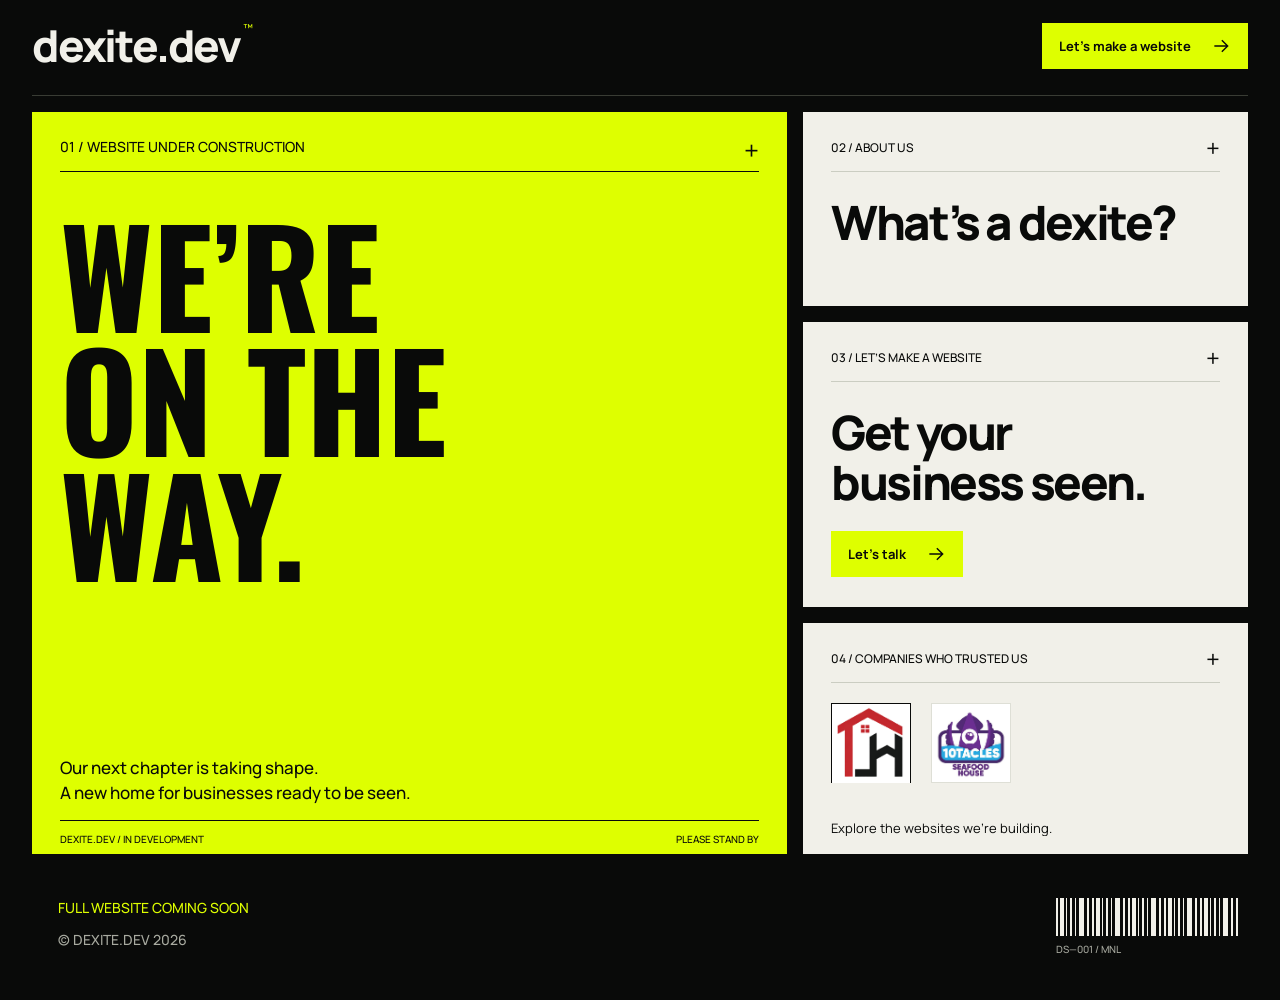
==== commit 0297764c: "Polish inquiry layout and add company project previews" ====
--- a/index.html
+++ b/index.html
@@ -23,7 +23,7 @@
   <link rel="preconnect" href="https://fonts.googleapis.com">
   <link rel="preconnect" href="https://fonts.gstatic.com" crossorigin>
   <link href="https://fonts.googleapis.com/css2?family=Manrope:wght@400;500;700;800&family=Oswald:wght@700&display=swap" rel="stylesheet">
-  <link rel="stylesheet" href="/interactions.css?v=2">
+  <link rel="stylesheet" href="/interactions.css?v=3">
   <style>
     :root {
       color-scheme: dark;
@@ -47,9 +47,9 @@
     .site-intro-wordmark { position: relative; z-index: 1; display: flex; align-items: baseline; color: var(--paper); font-size: clamp(48px, 9vw, 112px); font-weight: 800; letter-spacing: -.05em; line-height: 1; white-space: nowrap; }
     .site-intro-name, .site-intro-domain { display: inline-block; }
     .site-intro-domain { margin-left: -.09em; }
-    html.intro-playing .site-intro-name { animation: dexite-slide 520ms cubic-bezier(.2, 0, 0, 1) both; }
-    html.intro-playing .site-intro-domain { animation: domain-slide 400ms 280ms cubic-bezier(.2, 0, 0, 1) both; }
-    html.intro-playing .site-intro-wordmark { animation: wordmark-fade 180ms 880ms ease-out both; }
+    html.intro-playing .site-intro-name { animation: dexite-slide 364ms cubic-bezier(.2, 0, 0, 1) both; }
+    html.intro-playing .site-intro-domain { animation: domain-slide 280ms 196ms cubic-bezier(.2, 0, 0, 1) both; }
+    html.intro-playing .site-intro-wordmark { animation: wordmark-fade 126ms 616ms ease-out both; }
     @keyframes dexite-slide {
       0% { opacity: 0; transform: translateX(28px); }
       18% { opacity: 1; transform: translateX(28px); }
@@ -66,6 +66,8 @@
     .brand { display: inline-flex; align-items: flex-start; color: var(--paper); font-size: 44px; font-weight: 800; letter-spacing: -.05em; line-height: 1.18; text-decoration: none; }
     .brand sup { margin: 2px 0 0 3px; color: var(--lime); font-size: 11px; font-weight: 500; letter-spacing: 0; line-height: 1; }
     .site-status { margin-top:3px; white-space:nowrap; }
+    .site-status.dex-action:hover { border-color:transparent; box-shadow:none; }
+    .site-status.dex-action:active { box-shadow:inset 0 0 0 2px #090a09; }
     .header-rule { position: absolute; top: 95px; right: 32px; left: 32px; height: 1px; background: var(--rule); }
     .main { min-height: 0; display: grid; grid-template-columns: minmax(0, 1.698fr) minmax(0, 1fr); align-items: stretch; gap: 16px; padding: 0 32px 32px; }
     .panel { min-width: 0; min-height: 0; interpolate-size: allow-keywords; transition: height 420ms cubic-bezier(.2, 0, 0, 1), min-height 420ms cubic-bezier(.2, 0, 0, 1); }
@@ -199,16 +201,58 @@
       html.intro-playing .page,
       html.intro-playing .site-intro { animation-duration: .01ms !important; animation-delay: 0ms !important; }
     }
+    .inquiry-card.is-open .card-body { display:flex; flex-direction:column; }
+    .inquiry-card.is-open .inquiry-title { margin-top:22px; }
+    .inquiry-card.is-open .card-cta { margin-top:auto; margin-bottom:6px; align-self:flex-start; flex-shrink:0; }
+    .inquiry-card.is-open .card-details { padding-bottom:24px; flex-shrink:0; }
+    .card-details .demo-lead { font-size:22px; font-weight:700; letter-spacing:-.025em; line-height:1.35; }
+    .card-details .demo-terms { font-size:13px; line-height:1.6; }
+    .client-browser { position:relative; min-height:100px; }
+    .client-logo { padding:0; cursor:pointer; color:var(--ink); flex-shrink:0; }
+    .client-logo[aria-pressed="true"] { border-color:var(--ink); }
+    .client-logo:focus-visible,.snapshot-arrow:focus-visible,.company-link:focus-visible { outline:2px solid #2149ff; outline-offset:3px; }
+    .company-project { position:absolute; top:0; left:104px; right:0; opacity:0; transform:translateY(8px); pointer-events:none; transition:opacity 220ms ease,transform 320ms var(--panel-ease); }
+    .clients-card.is-open .client-browser { min-height:430px; }
+    .clients-card.is-open .client-logos { flex-direction:column; gap:16px; }
+    .clients-card.is-open .company-project { opacity:1; transform:translateY(0); pointer-events:auto; transition-delay:60ms; }
+    .clients-card.is-open .client-note { display:none; }
+    .clients-card:not(.is-open) .card-body { overflow:hidden; }
+    .company-type { margin:0 0 8px; font-size:11px; line-height:1.5; color:#55574f; }
+    .company-copy h3 { margin:0; font-size:clamp(22px,2.2vw,30px); line-height:1.15; font-weight:800; letter-spacing:-.04em; overflow-wrap:anywhere; }
+    .company-aim { margin:12px 0 18px; font-size:13px; line-height:1.6; }
+    .snapshot-frame { padding:0; aspect-ratio:4/3; border:1px solid #bdc0b3; background:#e5e6db; }
+    .snapshot-placeholder { height:100%; display:flex; flex-direction:column; padding:10px; }
+    .snapshot-browser { display:flex; gap:3px; align-items:center; height:14px; border-bottom:1px solid #bdc0b3; padding-bottom:7px; }
+    .snapshot-browser i { display:block; width:3px; height:3px; border-radius:50%; background:#85897a; }
+    .snapshot-browser>span { width:50%; height:3px; background:#c7cabb; margin-left:8px; }
+    .snapshot-shapes { display:grid; grid-template-columns:1.4fr 1fr; gap:6px; flex:1; margin:10px 0; }
+    .snapshot-shapes span { background:#cbd0be; }
+    .snapshot-shapes span:first-child { grid-row:span 2; background:#b5bd9e; }
+    [data-slide="1"] .snapshot-shapes { grid-template-columns:repeat(3,1fr); }
+    [data-slide="1"] .snapshot-shapes span:first-child { grid-row:auto; }
+    [data-slide="2"] .snapshot-shapes { grid-template-columns:1fr 1.5fr; }
+    [data-slide="2"] .snapshot-shapes span:first-child { grid-column:2; }
+    .snapshot-placeholder p { margin:0; font-size:11px; line-height:1.5; font-weight:700; }
+    .snapshot-placeholder p span { font-size:10px; font-weight:400; color:#55574f; }
+    .snapshot-controls { display:flex; align-items:center; justify-content:space-between; gap:4px; }
+    .snapshot-controls p { font-size:10px; line-height:1.4; text-align:center; margin:0; }
+    .snapshot-arrow { display:grid; place-items:center; width:44px; height:44px; padding:0; background:transparent; border:0; color:var(--ink); cursor:pointer; flex-shrink:0; transition:background-color 160ms ease,box-shadow 160ms ease; }
+    .snapshot-arrow:hover { background:var(--lime); box-shadow:3px 3px 0 var(--ink); }
+    .snapshot-arrow:active { box-shadow:1px 1px 0 var(--ink); }
+    .company-link { display:inline-flex; gap:8px; align-items:center; min-height:44px; font-size:12px; line-height:1.5; text-decoration:underline; text-underline-offset:4px; }
+    @media(max-width:720px) { .company-project { left:98px; } .clients-card.is-open .client-browser { min-height:470px; } }
+    @media(max-width:390px) { .clients-card.is-open .client-logo { width:56px; height:56px; } .company-project { left:72px; } .company-aim { font-size:12px; } .card-details .demo-lead { font-size:20px; } }
+    @media(prefers-reduced-motion:reduce) { .company-project,.snapshot-arrow { transition:none!important; } }
   </style>
 </head>
-<body>
+<body id="top">
   <div class="site-intro" id="site-intro" aria-hidden="true">
     <canvas class="intro-canvas" aria-hidden="true"></canvas>
     <div class="site-intro-wordmark"><span class="site-intro-name">dexite</span><span class="site-intro-domain">.dev</span></div>
   </div>
   <div class="page">
     <header class="header">
-      <a class="brand" href="/" aria-label="Dexite.dev">dexite.dev<sup>™</sup></a>
+      <a class="brand" href="#top" aria-label="Dexite.dev — back to top">dexite.dev<sup>™</sup></a>
       <a class="site-status dex-action" href="/inquiry/">Let’s make a website <svg class="action-icon" width="20" height="20" viewBox="0 0 24 24" fill="none" stroke="currentColor" stroke-width="1.7" aria-hidden="true" focusable="false"><path d="M4 12h15M13 5l7 7-7 7"/></svg></a>
       <div class="header-rule" aria-hidden="true"></div>
     </header>
@@ -246,8 +290,9 @@
           <div class="card-body">
           <h3 class="card-title inquiry-title">Get your<br>business seen.</h3>
           <div class="card-details" id="inquiry-details" inert><div class="card-details-inner">
-            <p>Your business deserves a website that feels like you. Tell us what you have in mind; we’ll create a free demo so you can see the direction before committing.</p>
-            <p class="muted">No payment for the demo. We agree on the scope and price before the project starts.</p>
+            <p class="demo-lead">See your website before you commit.</p>
+            <p>Tell us about your business. We’ll make a free demo tailored to you.</p>
+            <p class="muted demo-terms">The demo is free. We agree on scope and price before the project starts.</p>
           </div></div>
           <a class="card-cta dex-action on-paper" href="/inquiry/">Let’s talk <svg class="action-icon" width="20" height="20" viewBox="0 0 24 24" fill="none" stroke="currentColor" stroke-width="1.7" aria-hidden="true"><path d="M4 12h15M13 5l7 7-7 7"/></svg></a>
           </div>
@@ -255,11 +300,35 @@
         <section class="studio-card clients-card" data-card="clients" aria-labelledby="clients-label">
           <h2 class="card-heading"><button class="card-toggle" id="clients-label" type="button" aria-expanded="false" aria-controls="clients-details"><span>04 / COMPANIES WHO TRUSTED US</span><span class="cross" aria-hidden="true">+</span></button></h2>
           <div class="card-body" id="clients-details">
-          <div class="client-logos">
-            <a class="client-logo" href="https://10tacles-staging.johndavidceasar.workers.dev" target="_blank" rel="noopener noreferrer" aria-label="Visit 10Tacles Seafood House project preview (opens in a new tab)"><img src="/assets/10tacles-logo.png" width="92" height="92" alt="10Tacles Seafood House"></a>
-            <a class="client-logo" href="https://techouse.johndavidceasar.workers.dev" target="_blank" rel="noopener noreferrer" aria-label="Visit Techouse project preview (opens in a new tab)"><img src="/assets/techouse-logo.png" width="92" height="92" alt="Techouse"></a>
-          </div>
-          <p class="client-note">Explore the websites we’re building.</p>
+            <div class="client-browser">
+              <div class="client-logos" role="group" aria-label="Choose a company">
+                <button class="client-logo" type="button" data-company="techouse" aria-pressed="true" aria-controls="company-project" aria-label="Show Techouse project"><img src="/assets/techouse-logo.png" width="80" height="80" alt="Techouse"></button>
+                <button class="client-logo" type="button" data-company="10tacles" aria-pressed="false" aria-controls="company-project" aria-label="Show 10Tacles Seafood House project"><img src="/assets/10tacles-logo.png" width="80" height="80" alt="10Tacles Seafood House"></button>
+              </div>
+              <section class="company-project" id="company-project" aria-label="Selected company project" inert>
+                <div class="company-copy" aria-live="polite" aria-atomic="true">
+                  <p class="company-type" id="company-type">Construction &amp; solar</p>
+                  <h3 id="company-name">Techouse</h3>
+                  <p class="company-aim" id="company-aim">Bring its construction and solar offerings into one clear website, with a simple path to customer inquiries.</p>
+                </div>
+                <div class="snapshot-slideshow" role="group" aria-label="Website snapshot placeholders">
+                  <div class="snapshot-frame" data-slide="0">
+                    <div class="snapshot-placeholder" role="img" aria-label="Website snapshot placeholder, not a finished design">
+                      <div class="snapshot-browser" aria-hidden="true"><i></i><i></i><i></i><span></span></div>
+                      <div class="snapshot-shapes" aria-hidden="true"><span></span><span></span><span></span></div>
+                      <p>Website preview<br><span>Snapshots coming soon</span></p>
+                    </div>
+                  </div>
+                  <div class="snapshot-controls">
+                    <button class="snapshot-arrow" id="snapshot-prev" type="button" aria-label="Previous website snapshot"><svg width="18" height="18" viewBox="0 0 24 24" fill="none" stroke="currentColor" stroke-width="1.7" aria-hidden="true"><path d="M20 12H4m7-7-7 7 7 7"/></svg></button>
+                    <p id="snapshot-label" aria-live="polite">Home · 1 / 3</p>
+                    <button class="snapshot-arrow" id="snapshot-next" type="button" aria-label="Next website snapshot"><svg width="18" height="18" viewBox="0 0 24 24" fill="none" stroke="currentColor" stroke-width="1.7" aria-hidden="true"><path d="M4 12h16m-7-7 7 7-7 7"/></svg></button>
+                  </div>
+                </div>
+                <a class="company-link" id="company-link" href="https://techouse.johndavidceasar.workers.dev" target="_blank" rel="noopener noreferrer">Visit project preview <svg width="16" height="16" viewBox="0 0 24 24" fill="none" stroke="currentColor" stroke-width="1.7" aria-hidden="true"><path d="M6 18 18 6M6 6h12v12"/></svg></a>
+              </section>
+            </div>
+            <p class="client-note">Explore the websites we’re building.</p>
           </div>
         </section>
       </div>
@@ -275,6 +344,7 @@
       </div>
     </footer>
   </div>
-  <script src="/home.js?v=6" defer></script>
+  <script src="/home.js?v=7" defer></script>
+  <script src="/companies.js" defer></script>
 </body>
 </html>
--- a/interactions.css
+++ b/interactions.css
@@ -1,11 +1,14 @@
 /* Dexite handbook: small, deliberate feedback; no layout shift. */
-.dex-action { --action-bg:#deff00; --action-fg:#090a09; --action-hover:#f1f0e9; position:relative; display:inline-flex; align-items:center; justify-content:space-between; gap:20px; min-height:44px; padding:12px 16px; border:1px solid transparent; border-radius:0; background:var(--action-bg); color:var(--action-fg); font-family:Manrope,Arial,sans-serif; font-size:13px; line-height:20px; font-weight:700; text-decoration:none; cursor:pointer; transition:background-color 160ms ease,color 160ms ease,border-color 160ms ease,box-shadow 140ms ease; -webkit-tap-highlight-color:transparent; }
+.dex-action { --action-bg:#deff00; --action-fg:#090a09; --action-hover:#f1f0e9; --action-shadow:#f1f0e9; position:relative; display:inline-flex; align-items:center; justify-content:space-between; gap:20px; min-height:44px; padding:12px 16px; border:1px solid transparent; border-radius:0; background:var(--action-bg); color:var(--action-fg); font-family:Manrope,Arial,sans-serif; font-size:13px; line-height:20px; font-weight:700; text-decoration:none; cursor:pointer; transition:background-color 160ms ease,color 160ms ease,border-color 160ms ease,box-shadow 140ms ease; -webkit-tap-highlight-color:transparent; }
 .dex-action .action-icon { width:20px; height:20px; flex:0 0 20px; transition:transform 160ms cubic-bezier(.2,0,0,1); }
-@media (hover:hover) { .dex-action:hover { background:var(--action-hover); } .dex-action:hover .action-icon { transform:translateX(3px); } }
+@media (hover:hover) { .dex-action:not(:disabled):hover { background:var(--action-hover); border-color:var(--action-shadow); box-shadow:4px 4px 0 var(--action-shadow); } .dex-action:hover .action-icon { transform:translateX(3px); } }
 .dex-action:active { background:#c4df00; box-shadow:inset 0 0 0 2px #090a09; }
 .dex-action:active .action-icon { transform:translateX(1px) scale(.9); }
 .dex-action:focus-visible { outline:2px solid #f1f0e9; outline-offset:4px; }
+.dex-action.on-paper { --action-shadow:#090a09; }
 .dex-action.on-paper:focus-visible { outline-color:#2149ff; }
 .dex-action:disabled { background:#d0d2c6; color:#55574f; cursor:not-allowed; box-shadow:none; }
 .dex-action:disabled .action-icon { transform:none; }
 @media(prefers-reduced-motion:reduce) { .dex-action,.dex-action .action-icon { transition:none; } .dex-action:hover .action-icon,.dex-action:active .action-icon { transform:none; } }
+
+.dex-action:not(:disabled):active { box-shadow:1px 1px 0 var(--action-shadow),inset 0 0 0 1px #090a09; }
